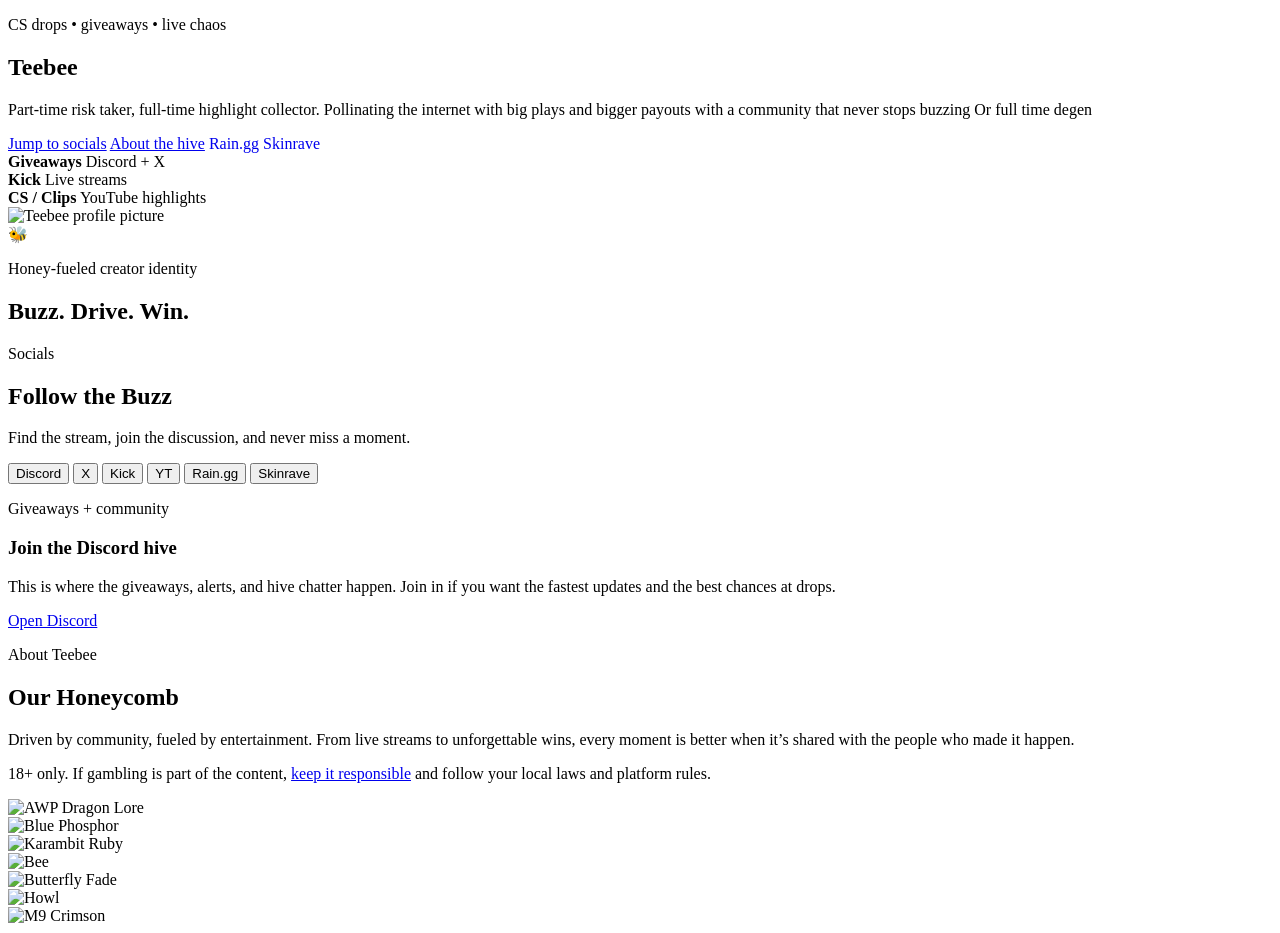
==== index.html @ eca53509 "Html switched" ====
<!doctype html>
<html lang="en">
<head>
    <meta charset="utf-8" />
    <meta name="viewport" content="width=device-width, initial-scale=1" />
    <meta name="description" content="Teebee.gg — a bee-themed gambling and CS creator hub with Discord, X, Kick, and YouTube links." />
    <title>Teebee.gg | Hive &amp; Hustle</title>
    <link rel="preconnect" href="https://fonts.googleapis.com" />
    <link rel="preconnect" href="https://fonts.gstatic.com" crossorigin />
    <link href="https://fonts.googleapis.com/css2?family=Inter:wght@400;500;600;700;800;900&display=swap" rel="stylesheet" />
    <link rel="icon" type="image/x-icon" href="/Teebee-site/assets/img/teebeepfp.png" />
    <link rel="stylesheet" href="/Teebee-site/assets/css/styles.css" />
</head>
<body>
<div class="ambient ambient-left" aria-hidden="true"></div>
<div class="ambient ambient-right" aria-hidden="true"></div>

<main class="page-shell">
    <section class="hero card">
        <div class="hero-copy">
            <p class="eyebrow">CS drops • giveaways • live chaos</p>
            <h1 class="animate-title">Teebee</h1>
            <p class="lead">Part-time risk taker, full-time highlight collector. Pollinating the internet with big plays and bigger payouts with a community that never stops buzzing
                Or full time degen</p>

            <div class="cta-row">
                <a class="button button-primary" href="#tabs">Jump to socials</a>
                <a class="button button-secondary" href="#about">About the hive</a>
                <a class="button button-secondary" href="/Teebee-site/rain.html" style="text-decoration:none;">Rain.gg</a>
                <a class="button button-secondary" href="/Teebee-site/skinrave.html" style="text-decoration:none;">Skinrave</a>
            </div>

            <div class="stats" aria-label="Creator highlights">
                <div>
                    <strong>Giveaways</strong>
                    <span>Discord + X</span>
                </div>
                <div>
                    <strong>Kick</strong>
                    <span>Live streams</span>
                </div>
                <div>
                    <strong>CS / Clips</strong>
                    <span>YouTube highlights</span>
                </div>
            </div>
        </div>

        <div class="hero-art" aria-hidden="true">
            <div class="profile-wrap">
                <img class="profile-photo" src="/Teebee-site/assets/img/teebeepfp.png" alt="Teebee profile picture" />
                <div class="profile-glow"></div>
            </div>
            <div class="bee-fly">🐝</div>
            <div class="hive-ring hive-ring-one"></div>
            <div class="hive-ring hive-ring-two"></div>
            <div class="hive-card">
                <p>Honey-fueled creator identity</p>
                <h2>Buzz. Drive. Win.</h2>
            </div>
        </div>
    </section>

    <section class="card tabs-section" id="tabs">
        <div class="section-heading">
            <p class="eyebrow">Socials</p>
            <h2 class="animate-title">Follow the Buzz</h2>
            <p>Find the stream, join the discussion, and never miss a moment.</p>
        </div>

        <div class="tab-bar">
            <button class="tab-button is-active" id="tab-discord" data-tab="discord">Discord</button>
            <button class="tab-button" id="tab-x" data-tab="x">X</button>
            <button class="tab-button" id="tab-kick" data-tab="kick">Kick</button>
            <button class="tab-button" id="tab-yt" data-tab="yt">YT</button>
            <button class="tab-button" id="tab-rain" data-tab="rain">Rain.gg</button>
            <button class="tab-button" id="tab-skinrave" data-tab="skinrave">Skinrave</button>
        </div>

        <div class="tab-panels">
            <article class="tab-panel is-active" id="panel-discord" data-panel="discord">
                <div>
                    <p class="panel-label">Giveaways + community</p>
                    <h3>Join the Discord hive</h3>
                    <p>This is where the giveaways, alerts, and hive chatter happen. Join in if you want the fastest updates and the best chances at drops.</p>
                </div>
                <a class="button button-primary" href="https://discord.gg/W8Cs9tMPvQ" target="_blank" rel="noreferrer">Open Discord</a>
            </article>

            <article class="tab-panel" id="panel-x" data-panel="x" hidden>
                <div>
                    <p class="panel-label">Giveaway alerts</p>
                    <h3>Follow Teebee on X</h3>
                    <p>Fast announcements, giveaway posts, and quick updates when the hive goes live or drops something new.</p>
                </div>
                <a class="button button-primary" href="https://x.com/TEEBEEGAMBLES" target="_blank" rel="noreferrer">Open X</a>
            </article>

            <article class="tab-panel" id="panel-kick" data-panel="kick" hidden>
                <div>
                    <p class="panel-label">Live streaming</p>
                    <h3>Watch Teebee on Kick</h3>
                    <p>This is the main live channel for streams, reactions, and the gambling/cs energy that powers the brand.</p>
                </div>
                <a class="button button-primary" href="https://kick.com/teebee3016" target="_blank" rel="noreferrer">Open Kick</a>
            </article>

            <article class="tab-panel" id="panel-yt" data-panel="yt" hidden>
                <div>
                    <p class="panel-label">Clips & highlights</p>
                    <h3>Subscribe on YouTube</h3>
                    <p>The less-important channel, but still where you’ll find clips, highlights, and the best moments after streams.</p>
                </div>
                <a class="button button-primary" href="https://youtube.com/@teebee3016?si=WUtfHs0g0NQUOxxx" target="_blank" rel="noreferrer">Open YouTube</a>
            </article>

            <article class="tab-panel" id="panel-rain" data-panel="rain" hidden>
                <div>
                    <p class="panel-label">CS lootbox</p>
                    <h3>Rain.gg</h3>
                    <p>Visit the dedicated Rain.gg info page to learn how the platform works, find safety tips, view the leaderboard, and see how Teebee uses it during streams.</p>
                </div>
                <a class="button button-primary" href="/Teebee-site/rain.html" target="_self" rel="noreferrer">Open Rain.gg page</a>
            </article>

            <article class="tab-panel" id="panel-skinrave" data-panel="skinrave" hidden>
                <div>
                    <p class="panel-label">Free daily rewards</p>
                    <h3>Skinrave</h3>
                    <p>Check the Skinrave applicant feed, view the current banner, and jump into the dedicated rewards page.</p>
                </div>
                <a class="button button-primary" href="/Teebee-site/skinrave.html" target="_self" rel="noreferrer">Open Skinrave page</a>
            </article>
        </div>
    </section>

    <section class="card about-section" id="about">
        <div>
            <p class="eyebrow">About Teebee</p>
            <h2 class="animate-title">Our Honeycomb</h2>
        </div>
        <p>Driven by community, fueled by entertainment. From live streams to unforgettable wins, every moment is better when it’s shared with the people who made it happen.</p>
        <p class="disclaimer">18+ only. If gambling is part of the content, <a href="https://www.gambleaware.org/" target="_blank" rel="noreferrer">keep it responsible</a> and follow your local laws and platform rules.</p>
    </section>

    <div class="skin-gallery">
        <div class="skin-item"><img src="/Teebee-site/assets/img/awpdlore.png" alt="AWP Dragon Lore" loading="lazy" /></div>
        <div class="skin-item"><img src="/Teebee-site/assets/img/bluephosphor.png" alt="Blue Phosphor" loading="lazy" /></div>
        <div class="skin-item"><img src="/Teebee-site/assets/img/karambitruby.png" alt="Karambit Ruby" loading="lazy" /></div>
        <div class="skin-item"><img src="/Teebee-site/assets/img/uspprint.png" alt="Bee" loading="lazy" /></div>
        <div class="skin-item"><img src="/Teebee-site/assets/img/butterflyfade.png" alt="Butterfly Fade" loading="lazy" /></div>
        <div class="skin-item"><img src="/Teebee-site/assets/img/howl.png" alt="Howl" loading="lazy" /></div>
        <div class="skin-item"><img src="/Teebee-site/assets/img/m9crimson.png" alt="M9 Crimson" loading="lazy" /></div>
    </div>
</main>
<script src="/Teebee-site/assets/js/script.js"></script>
</body>
</html>
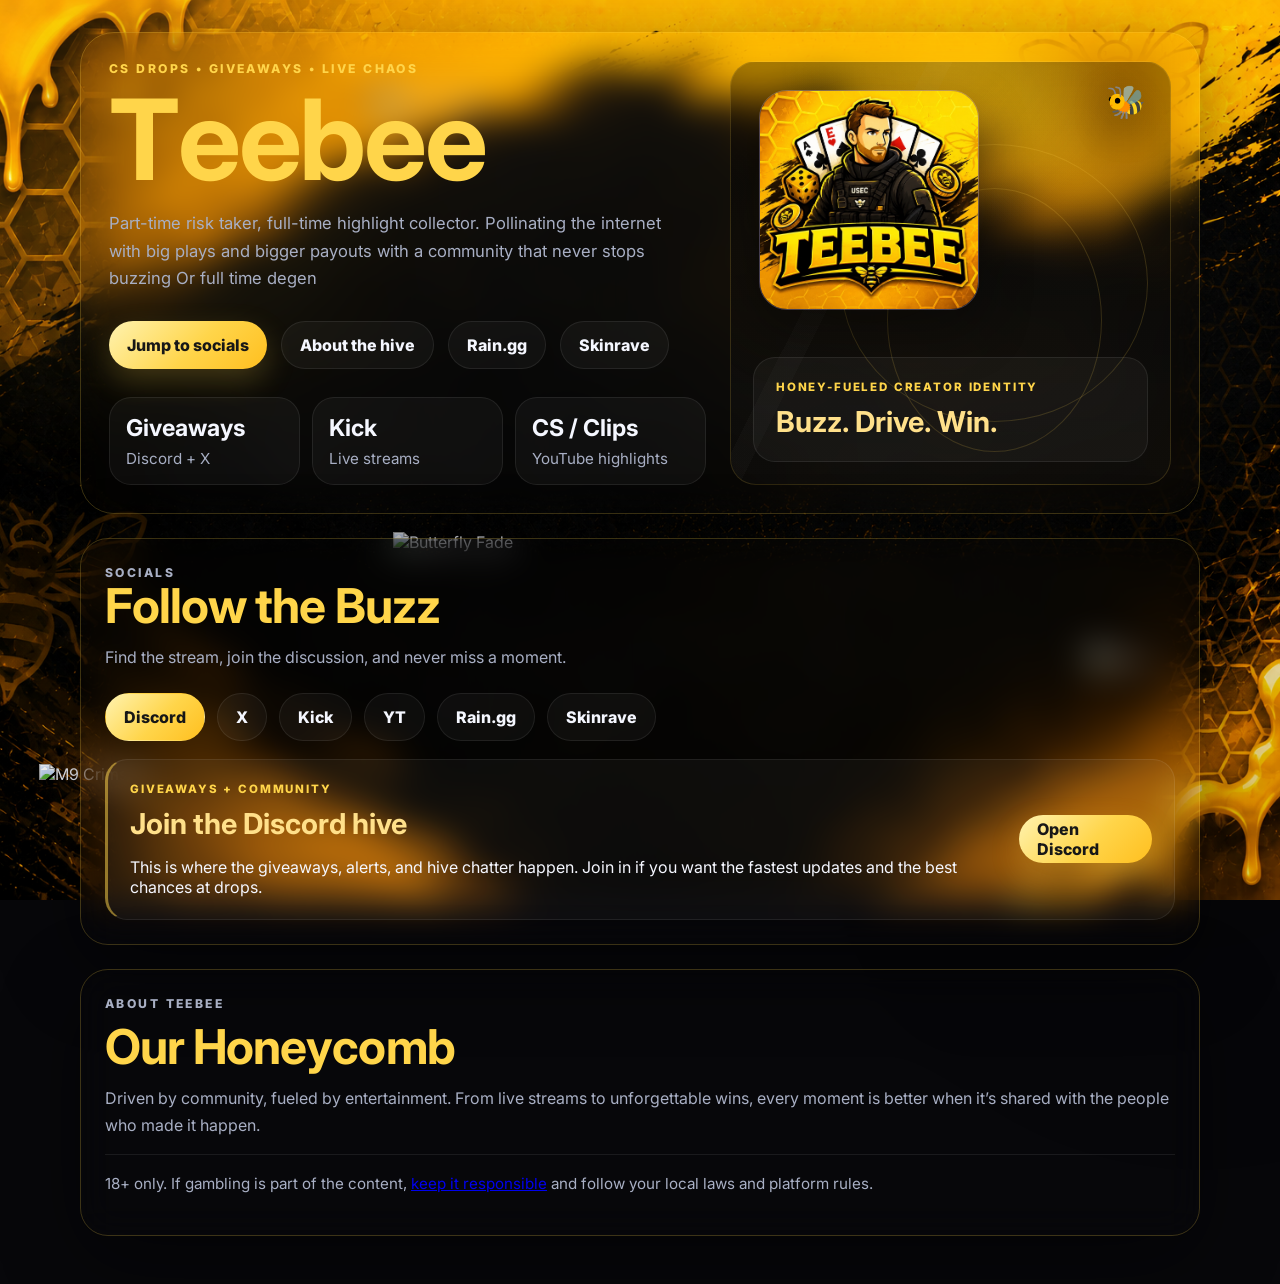
==== commit 208d12d0: "hosting ready" ====
--- a/index.html
+++ b/index.html
@@ -8,8 +8,8 @@
     <link rel="preconnect" href="https://fonts.googleapis.com" />
     <link rel="preconnect" href="https://fonts.gstatic.com" crossorigin />
     <link href="https://fonts.googleapis.com/css2?family=Inter:wght@400;500;600;700;800;900&display=swap" rel="stylesheet" />
-    <link rel="icon" type="image/x-icon" href="/Teebee-site/assets/img/teebeepfp.png" />
-    <link rel="stylesheet" href="/Teebee-site/assets/css/styles.css" />
+    <link rel="icon" type="image/x-icon" href="/img/teebeepfp.png" />
+    <link rel="stylesheet" href="/css/styles.css" />
 </head>
 <body>
 <div class="ambient ambient-left" aria-hidden="true"></div>
@@ -26,8 +26,8 @@
             <div class="cta-row">
                 <a class="button button-primary" href="#tabs">Jump to socials</a>
                 <a class="button button-secondary" href="#about">About the hive</a>
-                <a class="button button-secondary" href="/Teebee-site/rain.html" style="text-decoration:none;">Rain.gg</a>
-                <a class="button button-secondary" href="/Teebee-site/skinrave.html" style="text-decoration:none;">Skinrave</a>
+                <a class="button button-secondary" href="/rain.html" style="text-decoration:none;">Rain.gg</a>
+                <a class="button button-secondary" href="/skinrave.html" style="text-decoration:none;">Skinrave</a>
             </div>
 
             <div class="stats" aria-label="Creator highlights">
@@ -48,7 +48,7 @@
 
         <div class="hero-art" aria-hidden="true">
             <div class="profile-wrap">
-                <img class="profile-photo" src="/Teebee-site/assets/img/teebeepfp.png" alt="Teebee profile picture" />
+                <img class="profile-photo" src="/img/teebeepfp.png" alt="Teebee profile picture" />
                 <div class="profile-glow"></div>
             </div>
             <div class="bee-fly">🐝</div>
@@ -144,15 +144,15 @@
     </section>
 
     <div class="skin-gallery">
-        <div class="skin-item"><img src="/Teebee-site/assets/img/awpdlore.png" alt="AWP Dragon Lore" loading="lazy" /></div>
-        <div class="skin-item"><img src="/Teebee-site/assets/img/bluephosphor.png" alt="Blue Phosphor" loading="lazy" /></div>
-        <div class="skin-item"><img src="/Teebee-site/assets/img/karambitruby.png" alt="Karambit Ruby" loading="lazy" /></div>
-        <div class="skin-item"><img src="/Teebee-site/assets/img/uspprint.png" alt="Bee" loading="lazy" /></div>
-        <div class="skin-item"><img src="/Teebee-site/assets/img/butterflyfade.png" alt="Butterfly Fade" loading="lazy" /></div>
-        <div class="skin-item"><img src="/Teebee-site/assets/img/howl.png" alt="Howl" loading="lazy" /></div>
-        <div class="skin-item"><img src="/Teebee-site/assets/img/m9crimson.png" alt="M9 Crimson" loading="lazy" /></div>
+        <div class="skin-item"><img src="/Teebee-site/img/awpdlore.png" alt="AWP Dragon Lore" loading="lazy" /></div>
+        <div class="skin-item"><img src="/Teebee-site/img/bluephosphor.png" alt="Blue Phosphor" loading="lazy" /></div>
+        <div class="skin-item"><img src="/Teebee-site/img/karambitruby.png" alt="Karambit Ruby" loading="lazy" /></div>
+        <div class="skin-item"><img src="/Teebee-site/img/uspprint.png" alt="Bee" loading="lazy" /></div>
+        <div class="skin-item"><img src="/Teebee-site/img/butterflyfade.png" alt="Butterfly Fade" loading="lazy" /></div>
+        <div class="skin-item"><img src="/Teebee-site/img/howl.png" alt="Howl" loading="lazy" /></div>
+        <div class="skin-item"><img src="/Teebee-site/img/m9crimson.png" alt="M9 Crimson" loading="lazy" /></div>
     </div>
 </main>
-<script src="/Teebee-site/assets/js/script.js"></script>
+<script src="/js/script.js"></script>
 </body>
 </html>
--- a/css/styles.css
+++ b/css/styles.css
@@ -0,0 +1,849 @@
+* {
+  box-sizing: border-box;
+}
+
+:root {
+  --bg: #07070a;
+  --bg-soft: #101117;
+  --card: rgba(14, 15, 21, 0.9);
+  --card-border: rgba(255, 213, 74, 0.22);
+  --text: #f5f7ff;
+  --muted: #a8afc4;
+  --gold: #ffd54a;
+  --gold-strong: #ffbf1f;
+  --green: #6dff8d;
+  --honey: #ffe08a;
+  --shadow: 0 24px 80px rgba(0, 0, 0, 0.45);
+  --radius: 28px;
+}
+
+html {
+  scroll-behavior: smooth;
+}
+
+body {
+  margin: 0;
+  min-height: 100vh;
+  font-family: "Inter", system-ui, sans-serif;
+  background-color: #07070a;
+
+  /* Use the exact relative path out of the css folder into the img folder */
+  background-image: url("../img/background-site.png");
+  background-attachment: fixed;
+  background-size: cover;
+  background-position: center center;
+  background-repeat: no-repeat;
+
+  color: var(--text);
+}
+
+/* REMOVE OR EMPTY THE PSEUDO-ELEMENT GRID OVERLAY */
+body::before {
+  display: none;
+}
+
+.ambient {
+  position: fixed;
+  width: 34rem;
+  height: 34rem;
+  border-radius: 50%;
+  filter: blur(70px);
+  opacity: 0.24;
+  pointer-events: none;
+}
+
+.ambient-left {
+  top: -10rem;
+  left: -12rem;
+  background: rgba(255, 213, 74, 0.28);
+}
+
+.ambient-right {
+  bottom: -10rem;
+  right: -12rem;
+  background: rgba(0, 0, 0, 0.45);
+}
+
+.page-shell {
+  width: min(1120px, calc(100% - 32px));
+  margin: 0 auto;
+  padding: 32px 0 48px;
+  position: relative;
+  z-index: 1;
+}
+
+.card {
+
+  border: 1px solid var(--card-border);
+  box-shadow: var(--shadow);
+  backdrop-filter: blur(18px);
+}
+
+.hero {
+  display: grid;
+  grid-template-columns: 1.15fr 0.85fr;
+  gap: 24px;
+  padding: 28px;
+  border-radius: calc(var(--radius) + 6px);
+  position: relative;
+  z-index: 100;
+}
+
+.eyebrow {
+  margin: 0 0 10px;
+  color: var(--gold);
+  text-transform: uppercase;
+  letter-spacing: 0.2em;
+  font-size: 0.76rem;
+  font-weight: 800;
+}
+
+.hero h1,
+.section-heading h2,
+.about-section h2 {
+  margin: 0;
+  line-height: 0.95;
+  letter-spacing: -0.05em;
+  color: #ffd54a;;
+}
+
+.hero h1 {
+  font-size: clamp(3.6rem, 11vw, 7rem);
+}
+
+.lead,
+.section-heading p,
+.about-section p {
+  color: var(--muted);
+  line-height: 1.65;
+}
+
+.lead {
+  max-width: 58ch;
+  font-size: 1.04rem;
+  margin: 18px 0 0;
+}
+
+.cta-row {
+  display: flex;
+  flex-wrap: wrap;
+  gap: 14px;
+  margin-top: 28px;
+}
+
+.button {
+  display: inline-flex;
+  align-items: center;
+  justify-content: center;
+  min-height: 48px;
+  padding: 0 18px;
+  border-radius: 999px;
+  text-decoration: none;
+  font-weight: 800;
+  transition: transform 180ms ease, box-shadow 180ms ease, background 180ms ease;
+}
+
+.button:hover,
+.button:focus-visible {
+  transform: translateY(-2px);
+}
+
+.button-primary {
+  color: #171717;
+  background: linear-gradient(135deg, #fff3b0 0%, #ffd54a 55%, #ffbf1f 100%);
+  box-shadow: 0 12px 30px rgba(255, 213, 74, 0.22);
+}
+
+.button-secondary {
+  color: var(--text);
+  background: rgba(255, 255, 255, 0.04);
+  border: 1px solid rgba(255, 255, 255, 0.08);
+}
+
+.stats {
+  display: grid;
+  grid-template-columns: repeat(3, minmax(0, 1fr));
+  gap: 12px;
+  margin-top: 28px;
+}
+
+.stats > div,
+.hive-card,
+.tab-panel {
+  border-radius: 22px;
+  background: rgba(255, 255, 255, 0.04);
+  border: 1px solid rgba(255, 255, 255, 0.08);
+}
+
+.stats > div {
+  padding: 16px;
+}
+
+.stats strong {
+  display: block;
+  font-size: 1.45rem;
+  margin-bottom: 6px;
+}
+
+.stats span {
+  color: var(--muted);
+  font-size: 0.95rem;
+}
+
+.hero-art {
+  position: relative;
+  min-height: 420px;
+  border-radius: 26px;
+  overflow: hidden;
+  background:
+    radial-gradient(circle at top, rgba(255, 213, 74, 0.16), transparent 36%),
+    radial-gradient(circle at 78% 20%, rgba(255, 213, 74, 0.08), transparent 22%),
+    linear-gradient(180deg, rgba(0, 0, 0, 0.32), rgba(255, 255, 255, 0.02));
+  border: 1px solid rgba(255, 213, 74, 0.16);
+}
+
+.hero-art::before,
+.hero-art::after {
+  content: "";
+  position: absolute;
+  inset: 0;
+  background-image: linear-gradient(120deg, transparent 0 34%, rgba(255, 255, 255, 0.05) 34% 37%, transparent 37% 100%);
+  opacity: 0.2;
+  transform: skewY(-14deg) scale(1.35);
+}
+
+.profile-wrap {
+  position: absolute;
+  top: 28px;
+  left: 28px;
+  width: 220px;
+  height: 220px;
+  z-index: 2;
+}
+
+.profile-photo {
+  width: 100%;
+  height: 100%;
+  border-radius: 28px;
+  object-fit: cover;
+  border: 1px solid rgba(196, 181, 253, 0.28);
+  box-shadow: 0 22px 50px rgba(0, 0, 0, 0.38);
+}
+
+.profile-glow {
+  position: absolute;
+  inset: -14px;
+  border-radius: 34px;
+  background: radial-gradient(circle, rgba(255, 213, 74, 0.16), transparent 68%);
+  filter: blur(8px);
+  z-index: -1;
+}
+
+.bee-fly {
+  position: absolute;
+  top: 20px;
+  right: 24px;
+  font-size: 2rem;
+  filter: drop-shadow(0 10px 18px rgba(0, 0, 0, 0.35));
+  animation: bee-float 3.2s ease-in-out infinite;
+  z-index: 3;
+}
+
+.hive-ring {
+  position: absolute;
+  border-radius: 50%;
+  border: 1px solid rgba(255, 213, 74, 0.16);
+}
+
+.hive-ring-one {
+  inset: 82px 22px 62px 110px;
+}
+
+.hive-ring-two {
+  inset: 126px 68px 32px 156px;
+}
+
+.hive-card {
+  position: absolute;
+  left: 22px;
+  right: 22px;
+  bottom: 22px;
+  padding: 22px;
+}
+
+.hive-card p,
+.panel-label {
+  margin: 0 0 10px;
+  text-transform: uppercase;
+  letter-spacing: 0.16em;
+  color: var(--gold);
+  font-size: 0.72rem;
+  font-weight: 800;
+}
+
+.hive-card h2,
+.tab-panel h3 {
+  margin: 0;
+  font-size: 1.8rem;
+  color: var(--honey);
+}
+
+.tabs-section,
+.about-section {
+  margin-top: 24px;
+  border-radius: var(--radius);
+  padding: 24px;
+  position: relative;
+  z-index: 100;
+}
+
+.section-heading {
+  max-width: 60ch;
+}
+
+.section-heading h2,
+.about-section h2 {
+  font-size: clamp(2rem, 4vw, 3rem);
+}
+
+.section-heading p {
+  margin-bottom: 0;
+}
+
+.tab-bar {
+  display: flex;
+  gap: 12px;
+  flex-wrap: wrap;
+  margin-top: 22px;
+}
+
+.tab-button {
+  appearance: none;
+  border: 1px solid rgba(255, 255, 255, 0.08);
+  background: rgba(255, 255, 255, 0.04);
+  color: var(--text);
+  border-radius: 999px;
+  min-height: 48px;
+  padding: 0 18px;
+  font: inherit;
+  font-weight: 800;
+  cursor: pointer;
+  transition: transform 180ms ease, background 180ms ease, color 180ms ease, border-color 180ms ease;
+}
+
+.tab-button:hover,
+.tab-button:focus-visible {
+  transform: translateY(-2px);
+  border-color: rgba(255, 213, 74, 0.55);
+}
+
+.tab-button.is-active {
+  color: #161616;
+  background: linear-gradient(135deg, #fff3b0 0%, #ffd54a 55%, #ffbf1f 100%);
+  border-color: transparent;
+}
+
+.tab-panels {
+  margin-top: 18px;
+}
+
+.tab-panel {
+  display: flex;
+  align-items: center;
+  justify-content: space-between;
+  gap: 18px;
+  padding: 22px;
+  border-left: 3px solid rgba(255, 213, 74, 0.5);
+}
+
+.tab-panel[hidden] {
+  display: none;
+}
+
+.tab-panel p:last-child {
+  margin-bottom: 0;
+}
+
+.disclaimer {
+  margin-top: 10px;
+  padding-top: 16px;
+  border-top: 1px solid rgba(255, 255, 255, 0.08);
+  font-size: 0.95rem;
+}
+
+@keyframes bee-float {
+  0%,
+  100% {
+    transform: translate(0, 0) rotate(-6deg);
+  }
+  50% {
+    transform: translate(-10px, 10px) rotate(8deg);
+  }
+}
+
+@media (max-width: 860px) {
+  .hero {
+    grid-template-columns: 1fr;
+  }
+
+  .hero-art {
+    min-height: 340px;
+  }
+
+  .profile-wrap {
+    top: 18px;
+    left: 18px;
+    width: 176px;
+    height: 176px;
+  }
+
+  .tab-panel {
+    flex-direction: column;
+    align-items: flex-start;
+  }
+}
+
+@media (max-width: 640px) {
+  .page-shell {
+    width: min(100% - 20px, 1120px);
+    padding-top: 20px;
+  }
+
+  .hero,
+  .tabs-section,
+  .about-section {
+    padding: 18px;
+    border-radius: 22px;
+  }
+
+  .stats {
+    grid-template-columns: 1fr;
+  }
+
+  .tab-bar {
+    gap: 10px;
+  }
+
+  .tab-button {
+    flex: 1 1 calc(50% - 10px);
+  }
+
+  .hive-card {
+    left: 16px;
+    right: 16px;
+    bottom: 16px;
+  }
+
+  .bee-fly {
+    top: 10px;
+    right: 16px;
+  }
+}
+
+.leaderboard-table {
+  width: 100%;
+  border-collapse: collapse;
+  margin-top: 18px;
+}
+
+.leaderboard-table thead th {
+  background: rgba(184, 148, 246, 0.12);
+  border: 1px solid rgba(184, 148, 246, 0.25);
+  padding: 14px 16px;
+  text-align: left;
+  font-weight: 700;
+  color: #d8b4fe;
+  text-transform: uppercase;
+  letter-spacing: 0.1em;
+  font-size: 0.8rem;
+}
+
+.leaderboard-table tbody tr {
+  border-bottom: 1px solid rgba(255, 255, 255, 0.08);
+  transition: background 180ms ease;
+}
+
+.leaderboard-table tbody tr:hover {
+  background: rgba(184, 148, 246, 0.08);
+}
+
+.leaderboard-table tbody td {
+  padding: 16px;
+  color: var(--text);
+}
+
+.rank-badge {
+  display: inline-flex;
+  align-items: center;
+  justify-content: center;
+  width: 36px;
+  height: 36px;
+  border-radius: 50%;
+  background: linear-gradient(135deg, #d8b4fe 0%, #c4b5fd 100%);
+  color: #171717;
+  font-weight: 800;
+  font-size: 1rem;
+}
+
+.rank-1 {
+  background: linear-gradient(135deg, #ffd700 0%, #ffed4e 100%);
+}
+
+.rank-2 {
+  background: linear-gradient(135deg, #c0c0c0 0%, #e8e8e8 100%);
+}
+
+.rank-3 {
+  background: linear-gradient(135deg, #cd7f32 0%, #e6a45a 100%);
+}
+
+.stat-value {
+  font-weight: 700;
+  color: #d8b4fe;
+  font-size: 1.05rem;
+}
+
+.currency-icon {
+  width: 22px;
+  height: 22px;
+  vertical-align: -5px;
+  margin-right: 8px;
+}
+
+
+.player-avatar {
+  display: inline-flex;
+  align-items: center;
+  justify-content: center;
+  width: 38px;
+  height: 38px;
+  border-radius: 50%;
+  overflow: hidden;
+  border: 1px solid rgba(184, 148, 246, 0.25);
+  margin-right: 8px;
+}
+
+.player-avatar img {
+  width: 100%;
+  height: 100%;
+  object-fit: cover;
+}
+
+.player-info {
+  display: flex;
+  align-items: center;
+}
+
+.error-box {
+  background: rgba(239, 68, 68, 0.12);
+  border: 1px solid rgba(239, 68, 68, 0.35);
+  color: #fca5a5;
+  padding: 16px;
+  border-radius: 12px;
+  margin-top: 18px;
+}
+
+.empty-box {
+  background: rgba(184, 148, 246, 0.08);
+  border: 1px solid rgba(184, 148, 246, 0.2);
+  color: var(--muted);
+  padding: 24px;
+  border-radius: 12px;
+  text-align: center;
+  margin-top: 18px;
+}
+
+.skin-gallery {
+  position: fixed;
+  pointer-events: none;
+  inset: 0;
+  z-index: 0;
+}
+
+.skin-item {
+  width: 120px;
+  height: 120px;
+  display: flex;
+  align-items: center;
+  justify-content: center;
+  cursor: pointer;
+  pointer-events: all;
+}
+
+.skin-item:hover {
+  /* No hover effects on container */
+}
+
+.skin-item img {
+  width: 100%;
+  height: 100%;
+  object-fit: contain;
+  filter: drop-shadow(0 4px 8px rgba(0, 0, 0, 0.5));
+  transition: transform 300ms ease, filter 300ms ease;
+}
+
+.skin-item:hover img {
+  transform: scale(1.1);
+  filter: drop-shadow(0 0 20px rgba(255, 213, 74, 0.75));
+}
+
+@media (max-width: 1200px) {
+  .skin-item {
+    width: 100px;
+    height: 100px;
+  }
+}
+
+
+
+@media (max-width: 640px) {
+
+  .skin-item {
+    width: 80px;
+    height: 80px;
+  }
+}
+
+/* Title animation */
+@keyframes letterFade {
+  0% {
+    opacity: 0;
+    transform: translateY(8px);
+  }
+  100% {
+    opacity: 1;
+    transform: translateY(0);
+  }
+}
+
+.animate-title {
+  display: inline-block;
+  white-space: pre-wrap;
+}
+
+.animate-title span {
+  display: inline-block;
+  margin-right: 0.03em;
+  /* ensure a clear start state for the animation */
+  opacity: 0;
+  transform: translateY(8px);
+  will-change: opacity, transform;
+}
+
+/* Countdown styling - baked into the site */
+.leaderboard-countdown {
+  display: inline-flex;
+  align-items: center;
+  gap: 10px;
+  margin-top: 8px;
+  padding: 8px 12px;
+  border-radius: 999px;
+  background: linear-gradient(180deg, rgba(255,255,255,0.02), rgba(255,255,255,0.01));
+  border: 1px solid rgba(255, 213, 74, 0.12);
+  box-shadow: 0 8px 24px rgba(0,0,0,0.36);
+  color: var(--muted);
+  font-weight: 700;
+  font-size: 0.95rem;
+  align-self: flex-start;
+}
+
+.leaderboard-countdown .countdown-label {
+  text-transform: uppercase;
+  letter-spacing: 0.12em;
+  font-size: 0.7rem;
+  color: var(--gold);
+  font-weight: 800;
+}
+
+.leaderboard-countdown .countdown-time {
+  background: rgba(255,255,255,0.03);
+  padding: 8px 14px;
+  border-radius: 10px;
+  color: #ffd54a;
+  font-family: ui-monospace, SFMono-Regular, Menlo, Monaco, 'Courier New', monospace;
+  font-weight: 900;
+  min-width: 140px;
+  text-align: center;
+  font-size: 1.1rem;
+  display: inline-block;
+  transform-origin: center center;
+}
+
+/* tick animation when the time changes */
+@keyframes countdownTick {
+  0% {
+    transform: scale(1);
+    opacity: 0.6;
+  }
+  45% {
+    transform: scale(1.12);
+    opacity: 1;
+  }
+  100% {
+    transform: scale(1);
+    opacity: 1;
+  }
+}
+
+.leaderboard-countdown .countdown-time.tick {
+  animation: countdownTick 420ms cubic-bezier(.2,.9,.2,1) both;
+}
+
+@media (max-width: 640px) {
+  .leaderboard-countdown .countdown-time {
+    min-width: 110px;
+    font-size: 1rem;
+    padding: 6px 10px;
+  }
+}
+
+/* Segmented countdown style to match provided screenshot */
+.countdown-segments {
+  display: inline-flex;
+  align-items: center;
+  gap: 8px;
+}
+
+.countdown-segment {
+  display: flex;
+  flex-direction: column;
+  align-items: center;
+  padding: 6px 10px;
+  background: linear-gradient(180deg, rgba(255,213,74,0.06), rgba(255,213,74,0.02));
+  border-radius: 8px;
+  border: 1px solid rgba(255,213,74,0.12);
+  min-width: 64px;
+}
+
+.countdown-segment .value {
+  font-size: 1.6rem;
+  line-height: 1;
+  color: #fff6db;
+  font-weight: 900;
+  letter-spacing: 0.02em;
+  text-shadow: 0 6px 18px rgba(0,0,0,0.45);
+}
+
+.countdown-segment .unit {
+  margin-top: 4px;
+  font-size: 0.62rem;
+  color: var(--muted);
+  text-transform: uppercase;
+  letter-spacing: 0.12em;
+}
+
+.countdown-separator {
+  font-size: 1.6rem;
+  color: rgba(255,255,255,0.12);
+  padding: 0 4px;
+}
+
+.countdown-segment.tick .value {
+  animation: countdownTick 420ms cubic-bezier(.2,.9,.2,1) both;
+}
+
+@media (max-width: 640px) {
+  .countdown-segment { min-width: 50px; }
+  .countdown-segment .value { font-size: 1.2rem; }
+}
+
+.leaderboard-countdown.countdown-ended {
+  opacity: 0.75;
+}
+
+/* Leaderboard Page Styles */
+.leaderboard-banner-wrap {
+  text-align: center;
+}
+
+.leaderboard-banner {
+  max-width: 100%;
+  height: auto;
+  border-radius: 12px;
+}
+
+.skinrave-banner {
+  width: min(100%, 560px);
+  margin: 0 auto;
+  display: block;
+}
+
+.leaderboard-actions {
+  margin-top: 12px;
+  display: flex;
+  gap: 10px;
+  justify-content: center;
+  flex-wrap: wrap;
+}
+
+.leaderboard-cards-container {
+  display: grid;
+  gap: 14px;
+  margin-top: 16px;
+}
+
+.leaderboard-card {
+  padding: 18px;
+  background: rgba(255, 255, 255, 0.04);
+  border: 1px solid rgba(255, 213, 74, 0.16);
+  border-radius: 14px;
+  display: flex;
+  align-items: center;
+  justify-content: space-between;
+  transition: background 180ms ease;
+}
+
+.leaderboard-card:hover {
+  background: rgba(255, 213, 74, 0.06);
+}
+
+.leaderboard-card-left {
+  display: flex;
+  align-items: center;
+  gap: 14px;
+  flex: 1;
+}
+
+.leaderboard-card-player {
+  display: flex;
+  align-items: center;
+  gap: 12px;
+}
+
+.leaderboard-card-right {
+  display: flex;
+  gap: 24px;
+  align-items: center;
+}
+
+.leaderboard-stat-block {
+  text-align: right;
+}
+
+.leaderboard-stat-label {
+  margin: 0 0 4px;
+  font-size: 0.8rem;
+  color: var(--muted);
+  text-transform: uppercase;
+  letter-spacing: 0.1em;
+}
+
+.leaderboard-reward-badge {
+  display: inline-flex;
+  align-items: center;
+  gap: 6px;
+  padding: 6px 12px;
+  background: rgba(255, 213, 74, 0.12);
+  border-radius: 8px;
+}
+
+.leaderboard-card-avatar {
+  width: 44px;
+  height: 44px;
+}
+
+.leaderboard-card-rank {
+  width: 44px;
+  height: 44px;
+  font-size: 1.1rem;
+}
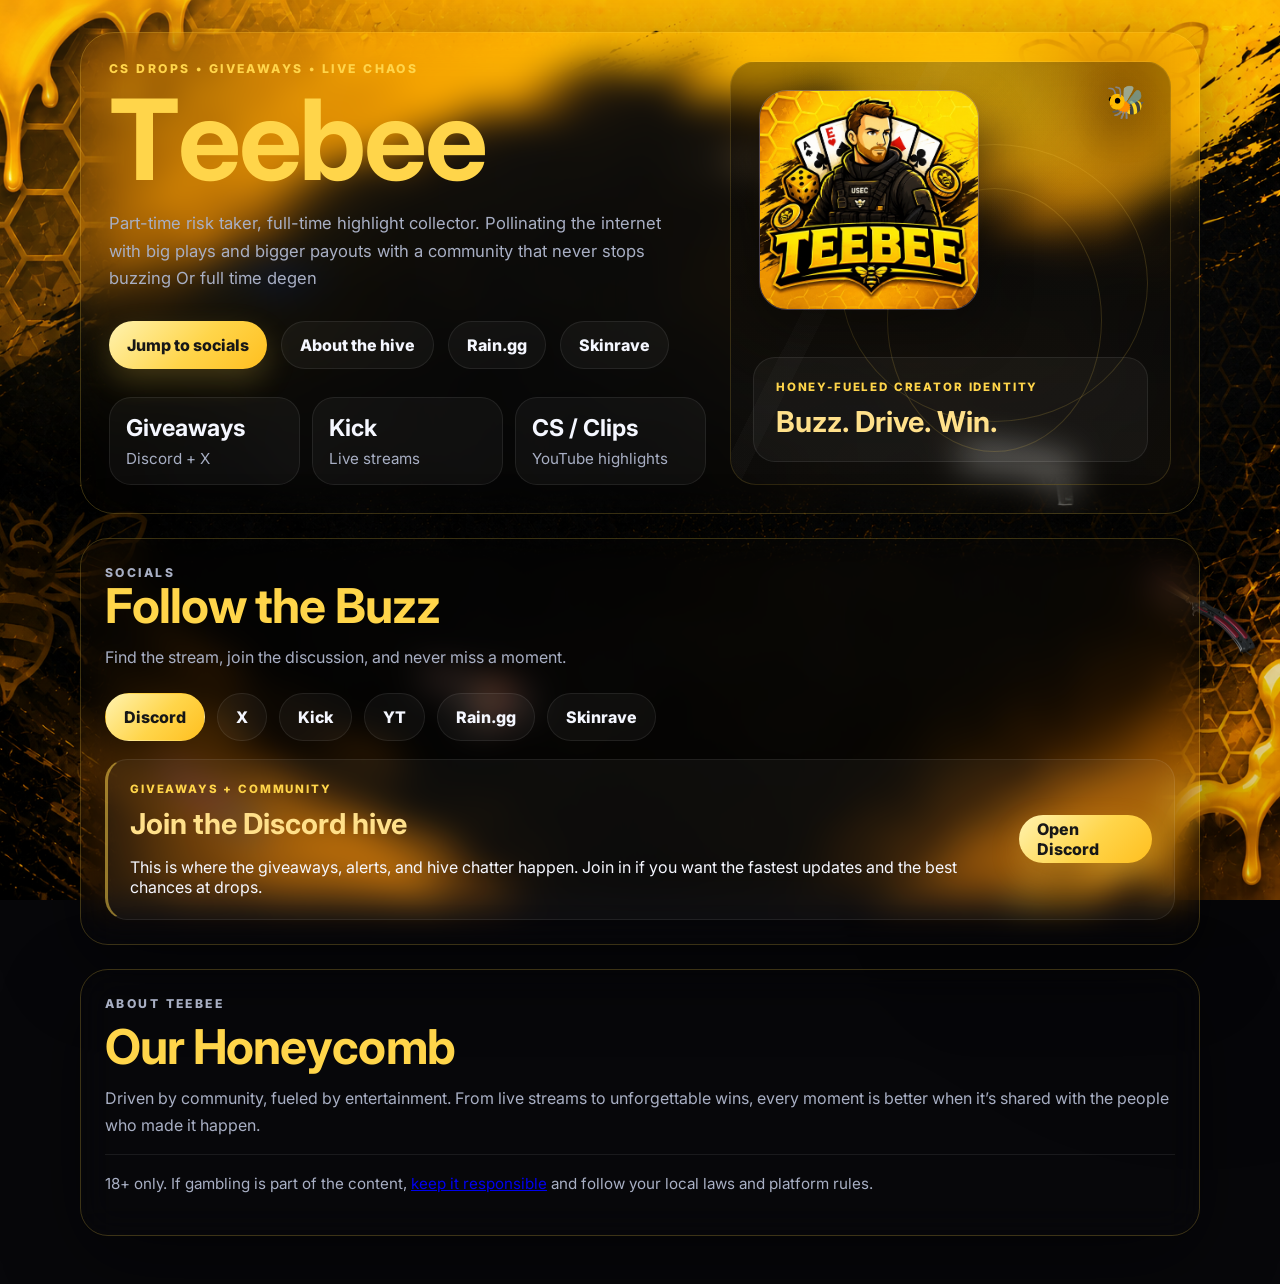
==== commit 2b987d45: "item floating fixed" ====
--- a/index.html
+++ b/index.html
@@ -144,13 +144,13 @@
     </section>
 
     <div class="skin-gallery">
-        <div class="skin-item"><img src="/Teebee-site/img/awpdlore.png" alt="AWP Dragon Lore" loading="lazy" /></div>
-        <div class="skin-item"><img src="/Teebee-site/img/bluephosphor.png" alt="Blue Phosphor" loading="lazy" /></div>
-        <div class="skin-item"><img src="/Teebee-site/img/karambitruby.png" alt="Karambit Ruby" loading="lazy" /></div>
-        <div class="skin-item"><img src="/Teebee-site/img/uspprint.png" alt="Bee" loading="lazy" /></div>
-        <div class="skin-item"><img src="/Teebee-site/img/butterflyfade.png" alt="Butterfly Fade" loading="lazy" /></div>
-        <div class="skin-item"><img src="/Teebee-site/img/howl.png" alt="Howl" loading="lazy" /></div>
-        <div class="skin-item"><img src="/Teebee-site/img/m9crimson.png" alt="M9 Crimson" loading="lazy" /></div>
+        <div class="skin-item"><img src="/img/awpdlore.png" alt="AWP Dragon Lore" loading="lazy" /></div>
+        <div class="skin-item"><img src="/img/bluephosphor.png" alt="Blue Phosphor" loading="lazy" /></div>
+        <div class="skin-item"><img src="/img/karambitruby.png" alt="Karambit Ruby" loading="lazy" /></div>
+        <div class="skin-item"><img src="/img/uspprint.png" alt="Bee" loading="lazy" /></div>
+        <div class="skin-item"><img src="/img/butterflyfade.png" alt="Butterfly Fade" loading="lazy" /></div>
+        <div class="skin-item"><img src="/img/howl.png" alt="Howl" loading="lazy" /></div>
+        <div class="skin-item"><img src="/img/m9crimson.png" alt="M9 Crimson" loading="lazy" /></div>
     </div>
 </main>
 <script src="/js/script.js"></script>
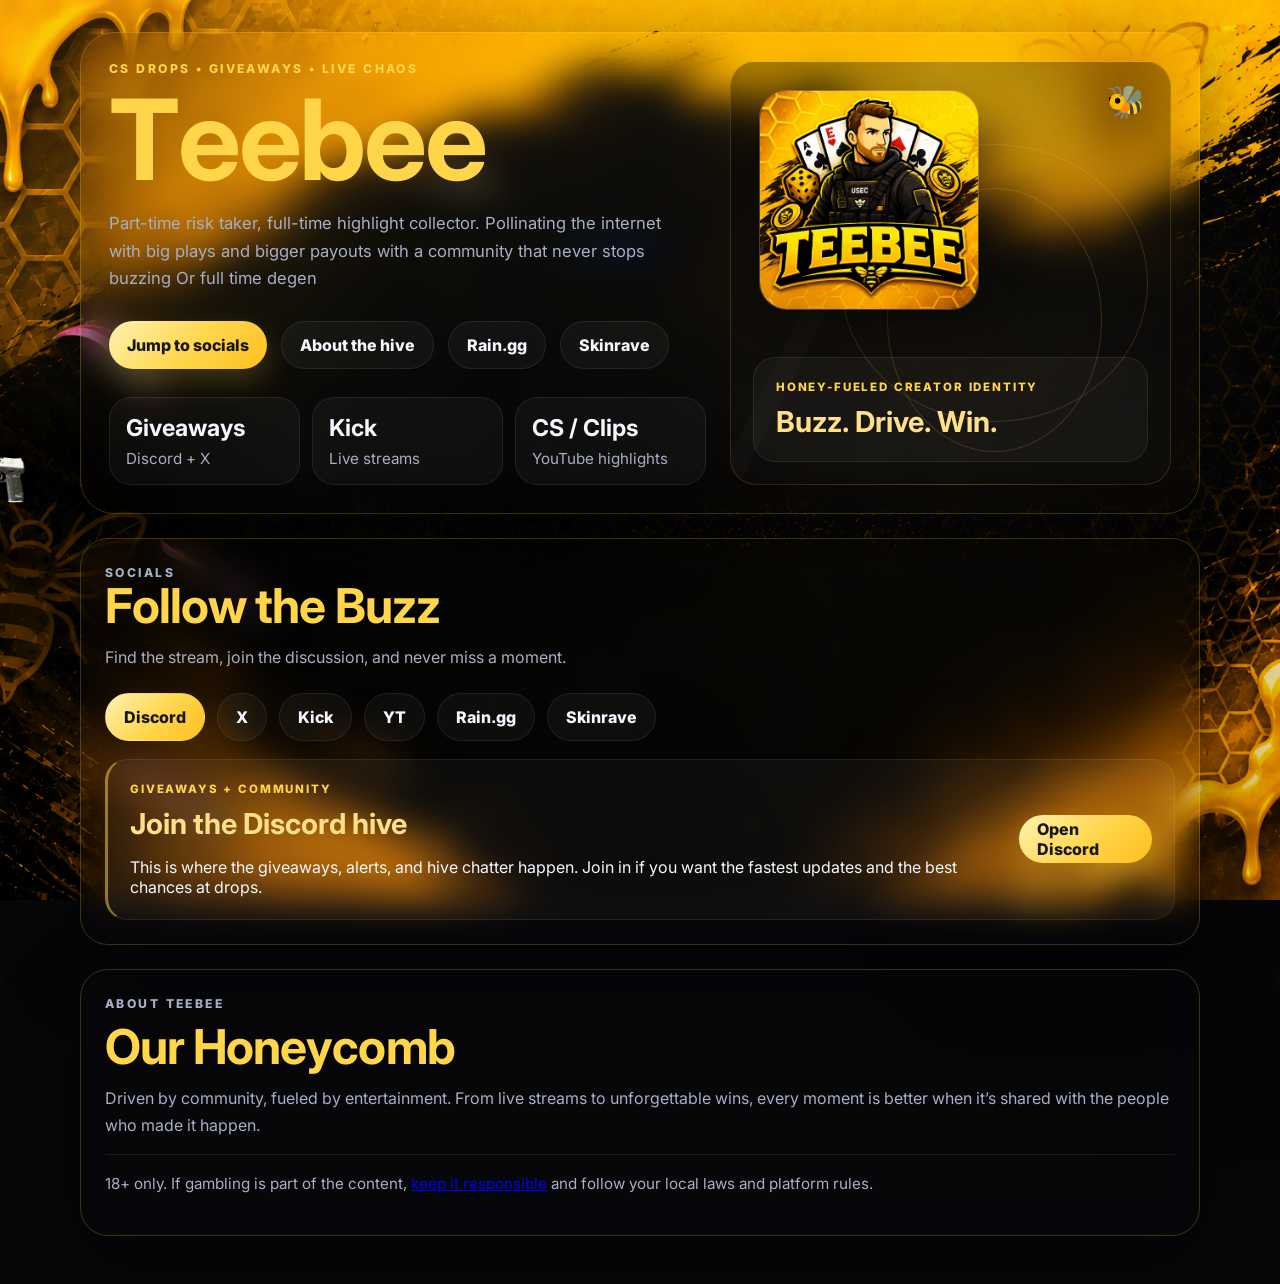
==== commit 2d0c94c2: "api fixing still going on" ====
--- a/index.html
+++ b/index.html
@@ -144,13 +144,13 @@
     </section>
 
     <div class="skin-gallery">
-        <div class="skin-item"><img src="/img/awpdlore.png" alt="AWP Dragon Lore" loading="lazy" /></div>
-        <div class="skin-item"><img src="/img/bluephosphor.png" alt="Blue Phosphor" loading="lazy" /></div>
-        <div class="skin-item"><img src="/img/karambitruby.png" alt="Karambit Ruby" loading="lazy" /></div>
-        <div class="skin-item"><img src="/img/uspprint.png" alt="Bee" loading="lazy" /></div>
-        <div class="skin-item"><img src="/img/butterflyfade.png" alt="Butterfly Fade" loading="lazy" /></div>
-        <div class="skin-item"><img src="/img/howl.png" alt="Howl" loading="lazy" /></div>
-        <div class="skin-item"><img src="/img/m9crimson.png" alt="M9 Crimson" loading="lazy" /></div>
+        <div class="skin-item"><img src="/img/skinitem/awpdlore.png" alt="AWP Dragon Lore" loading="lazy" /></div>
+        <div class="skin-item"><img src="/img/skinitem/bluephosphor.png" alt="Blue Phosphor" loading="lazy" /></div>
+        <div class="skin-item"><img src="/img/skinitem/karambitruby.png" alt="Karambit Ruby" loading="lazy" /></div>
+        <div class="skin-item"><img src="/img/skinitem/uspprint.png" alt="Bee" loading="lazy" /></div>
+        <div class="skin-item"><img src="/img/skinitem/butterflyfade.png" alt="Butterfly Fade" loading="lazy" /></div>
+        <div class="skin-item"><img src="/img/skinitem/howl.png" alt="Howl" loading="lazy" /></div>
+        <div class="skin-item"><img src="/img/skinitem/m9crimson.png" alt="M9 Crimson" loading="lazy" /></div>
     </div>
 </main>
 <script src="/js/script.js"></script>
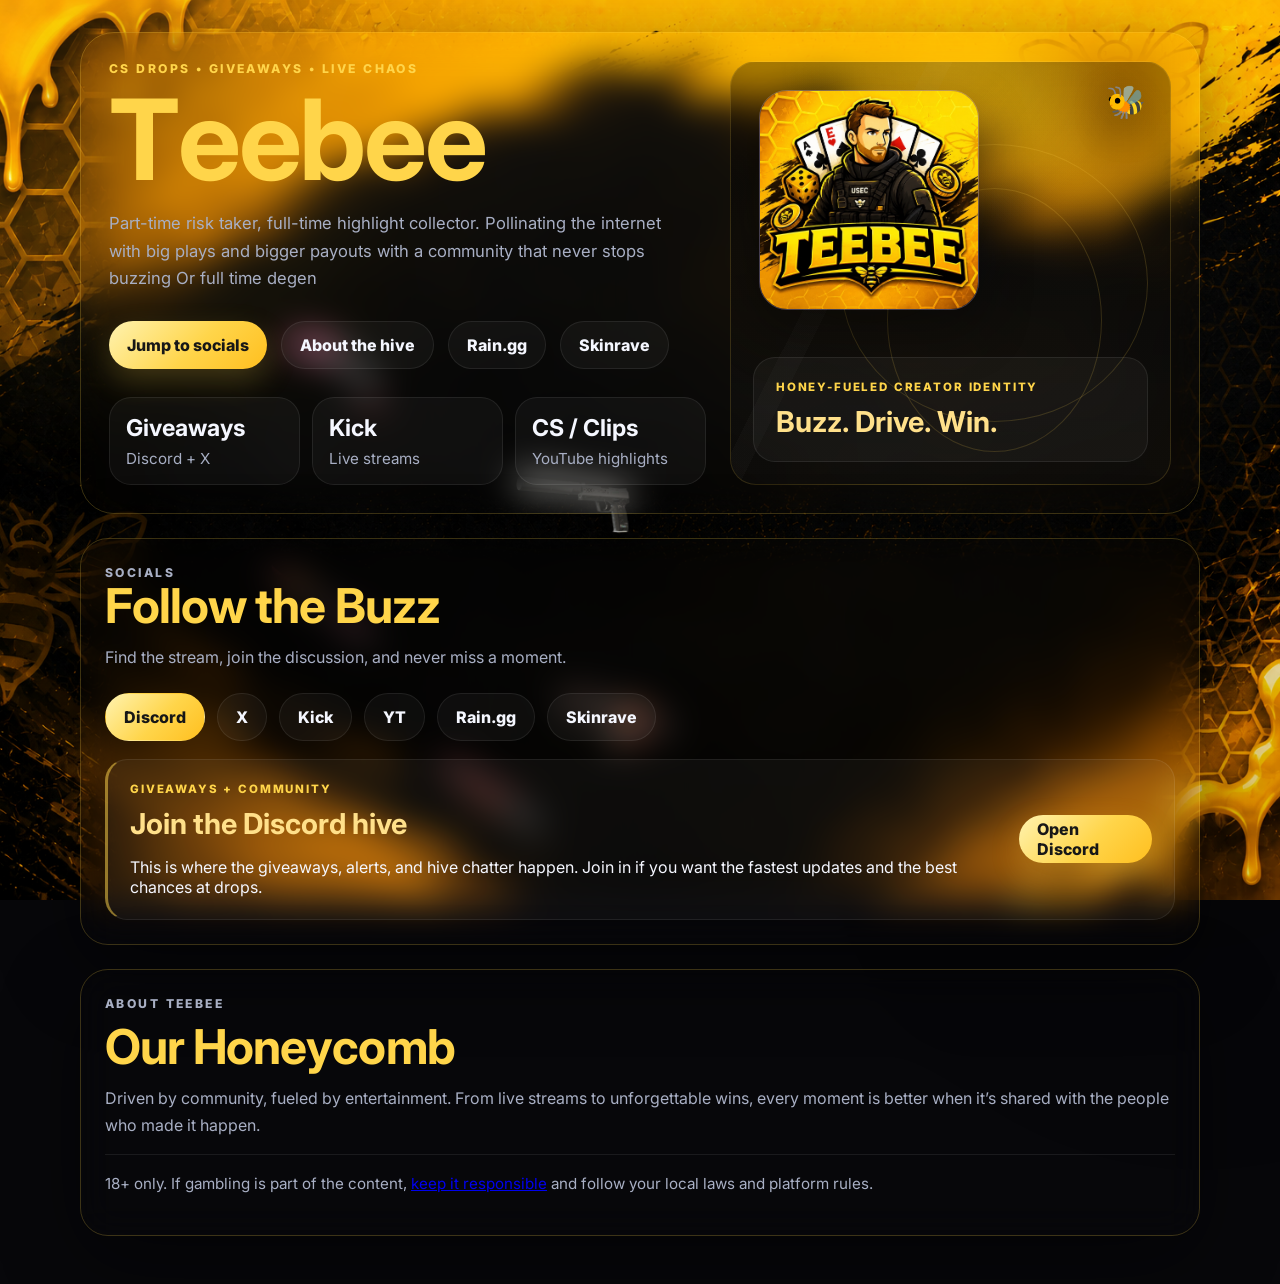
==== commit be9c9dac: "Fixed api in localhost" ====
--- a/index.html
+++ b/index.html
@@ -9,7 +9,7 @@
     <link rel="preconnect" href="https://fonts.gstatic.com" crossorigin />
     <link href="https://fonts.googleapis.com/css2?family=Inter:wght@400;500;600;700;800;900&display=swap" rel="stylesheet" />
     <link rel="icon" type="image/x-icon" href="/img/teebeepfp.png" />
-    <link rel="stylesheet" href="/css/styles.css" />
+    <link rel="stylesheet" href="css/styles.css" />
 </head>
 <body>
 <div class="ambient ambient-left" aria-hidden="true"></div>
@@ -26,8 +26,8 @@
             <div class="cta-row">
                 <a class="button button-primary" href="#tabs">Jump to socials</a>
                 <a class="button button-secondary" href="#about">About the hive</a>
-                <a class="button button-secondary" href="/rain.html" style="text-decoration:none;">Rain.gg</a>
-                <a class="button button-secondary" href="/skinrave.html" style="text-decoration:none;">Skinrave</a>
+                <a class="button button-secondary" href="rain.html" style="text-decoration:none;">Rain.gg</a>
+                <a class="button button-secondary" href="skinrave.html" style="text-decoration:none;">Skinrave</a>
             </div>
 
             <div class="stats" aria-label="Creator highlights">
@@ -48,7 +48,7 @@
 
         <div class="hero-art" aria-hidden="true">
             <div class="profile-wrap">
-                <img class="profile-photo" src="/img/teebeepfp.png" alt="Teebee profile picture" />
+                <img class="profile-photo" src="img/teebeepfp.png" alt="Teebee profile picture" />
                 <div class="profile-glow"></div>
             </div>
             <div class="bee-fly">🐝</div>
@@ -144,15 +144,15 @@
     </section>
 
     <div class="skin-gallery">
-        <div class="skin-item"><img src="/img/skinitem/awpdlore.png" alt="AWP Dragon Lore" loading="lazy" /></div>
-        <div class="skin-item"><img src="/img/skinitem/bluephosphor.png" alt="Blue Phosphor" loading="lazy" /></div>
-        <div class="skin-item"><img src="/img/skinitem/karambitruby.png" alt="Karambit Ruby" loading="lazy" /></div>
-        <div class="skin-item"><img src="/img/skinitem/uspprint.png" alt="Bee" loading="lazy" /></div>
-        <div class="skin-item"><img src="/img/skinitem/butterflyfade.png" alt="Butterfly Fade" loading="lazy" /></div>
-        <div class="skin-item"><img src="/img/skinitem/howl.png" alt="Howl" loading="lazy" /></div>
-        <div class="skin-item"><img src="/img/skinitem/m9crimson.png" alt="M9 Crimson" loading="lazy" /></div>
+        <div class="skin-item"><img src="img/skinitem/awpdlore.png" alt="AWP Dragon Lore" loading="lazy" /></div>
+        <div class="skin-item"><img src="img/skinitem/bluephosphor.png" alt="Blue Phosphor" loading="lazy" /></div>
+        <div class="skin-item"><img src="img/skinitem/karambitruby.png" alt="Karambit Ruby" loading="lazy" /></div>
+        <div class="skin-item"><img src="img/skinitem/uspprint.png" alt="Bee" loading="lazy" /></div>
+        <div class="skin-item"><img src="img/skinitem/butterflyfade.png" alt="Butterfly Fade" loading="lazy" /></div>
+        <div class="skin-item"><img src="img/skinitem/howl.png" alt="Howl" loading="lazy" /></div>
+        <div class="skin-item"><img src="img/skinitem/m9crimson.png" alt="M9 Crimson" loading="lazy" /></div>
     </div>
 </main>
-<script src="/js/script.js"></script>
+<script src="js/script.js"></script>
 </body>
 </html>
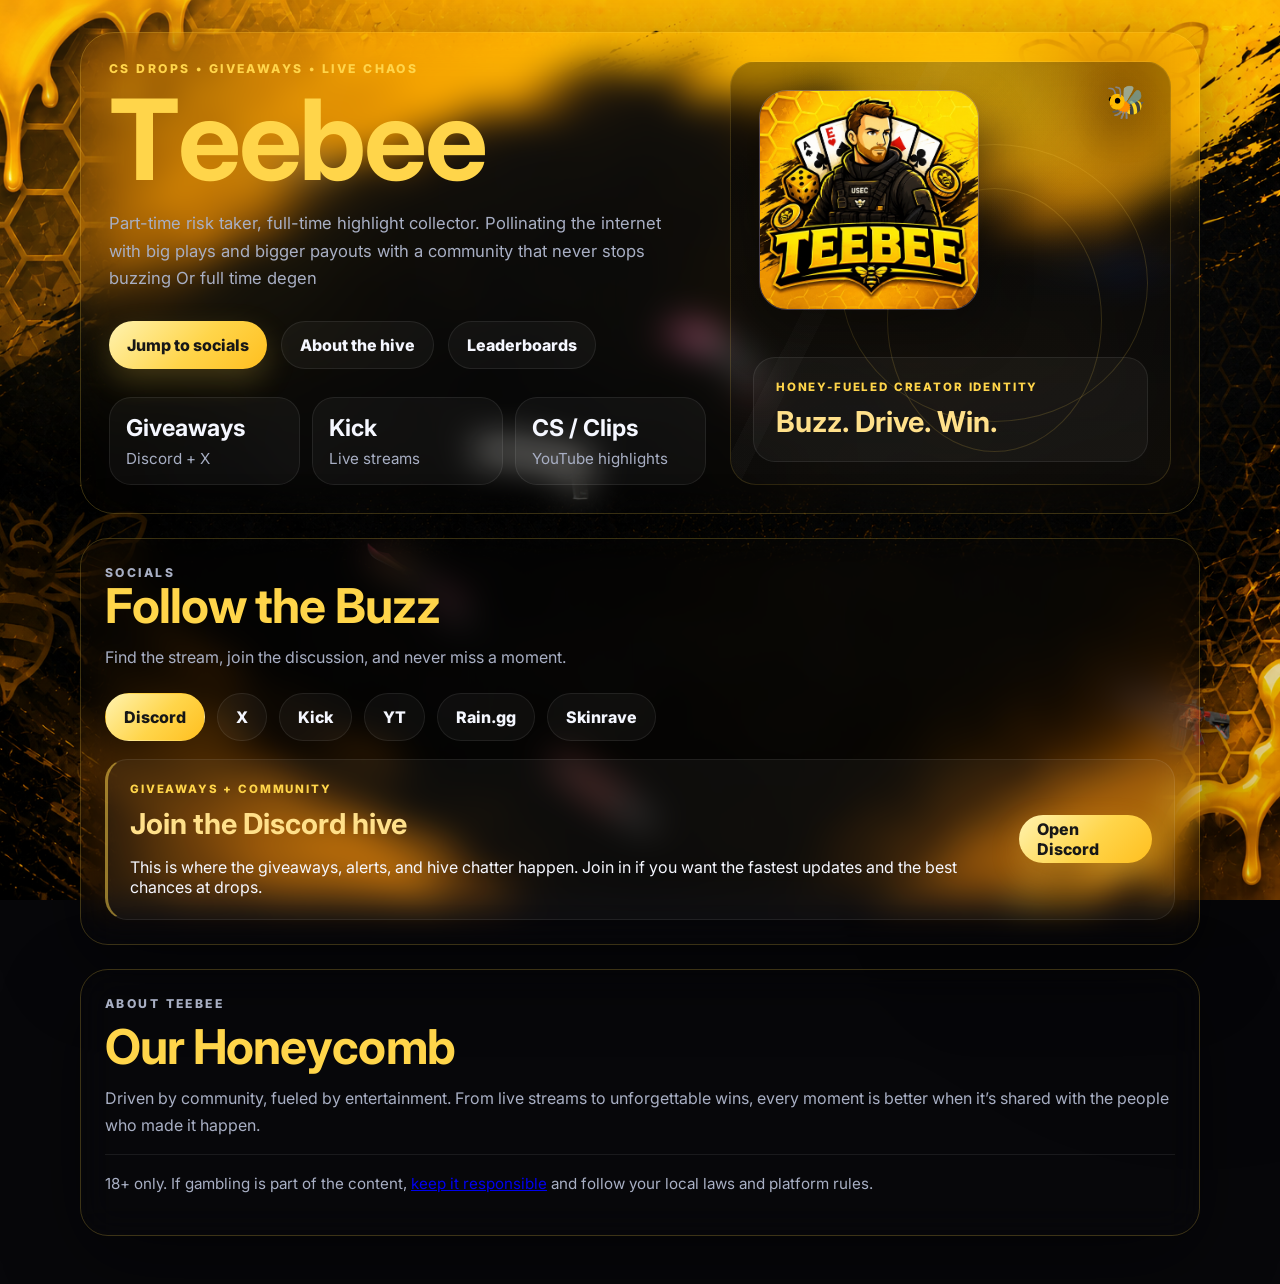
==== commit dc88460a: "Leaderboards in one page" ====
--- a/index.html
+++ b/index.html
@@ -26,8 +26,7 @@
             <div class="cta-row">
                 <a class="button button-primary" href="#tabs">Jump to socials</a>
                 <a class="button button-secondary" href="#about">About the hive</a>
-                <a class="button button-secondary" href="rain.html" style="text-decoration:none;">Rain.gg</a>
-                <a class="button button-secondary" href="skinrave.html" style="text-decoration:none;">Skinrave</a>
+                <a class="button button-secondary" href="leaderboards.html" style="text-decoration:none;">Leaderboards</a>
             </div>
 
             <div class="stats" aria-label="Creator highlights">
@@ -120,7 +119,7 @@
                     <h3>Rain.gg</h3>
                     <p>Visit the dedicated Rain.gg info page to learn how the platform works, find safety tips, view the leaderboard, and see how Teebee uses it during streams.</p>
                 </div>
-                <a class="button button-primary" href="/Teebee-site/rain.html" target="_self" rel="noreferrer">Open Rain.gg page</a>
+                <a class="button button-primary" href="/Teebee-site/leaderboards.html" target="_self" rel="noreferrer">Open Leaderboards</a>
             </article>
 
             <article class="tab-panel" id="panel-skinrave" data-panel="skinrave" hidden>
@@ -129,7 +128,7 @@
                     <h3>Skinrave</h3>
                     <p>Check the Skinrave applicant feed, view the current banner, and jump into the dedicated rewards page.</p>
                 </div>
-                <a class="button button-primary" href="/Teebee-site/skinrave.html" target="_self" rel="noreferrer">Open Skinrave page</a>
+                <a class="button button-primary" href="/Teebee-site/leaderboards.html" target="_self" rel="noreferrer">Open Leaderboards</a>
             </article>
         </div>
     </section>
--- a/css/styles.css
+++ b/css/styles.css
@@ -697,54 +697,131 @@
   }
 }
 
-/* Segmented countdown style to match provided screenshot */
+/* Segmented countdown style - gold site theme (smoother animations) */
+.leaderboard-countdown {
+  display: flex;
+  flex-direction: column;
+  align-items: center;
+  gap: 10px;
+  padding: 10px 12px;
+  width: 100%;
+  max-width: 600px;
+}
+
+.countdown-label {
+  text-transform: uppercase;
+  letter-spacing: 0.14em;
+  font-size: 0.7rem;
+  color: var(--gold);
+  font-weight: 800;
+  opacity: 0.9;
+}
+
+/* thin progress bar above the segments */
+.countdown-progress { 
+  width: 100%; 
+  height: 6px; 
+  border-radius: 6px; 
+  background: rgba(0,0,0,0.4); 
+  box-shadow: inset 0 2px 8px rgba(0,0,0,0.6), 0 0 20px rgba(255,213,74,0.08); 
+  overflow: hidden;
+  position: relative;
+}
+
+.countdown-progress .progress-bar { 
+  height: 100%; 
+  width: 64%; 
+  background: linear-gradient(90deg, rgba(255,213,74,0.95), rgba(255,191,31,1), rgba(255,213,74,0.9)); 
+  border-radius: 6px; 
+  box-shadow: 0 0 24px rgba(255,193,50,0.4), inset 0 1px 0 rgba(255,255,255,0.3); 
+  transition: width 1000ms linear; 
+  will-change: width; 
+}
+
 .countdown-segments {
   display: inline-flex;
   align-items: center;
-  gap: 8px;
+  gap: 10px;
+  justify-content: center;
+  flex-wrap: nowrap;
+}
+
+@keyframes numberFlip {
+  0% {
+    opacity: 0;
+    transform: translateY(12px) rotateX(90deg);
+  }
+  50% {
+    opacity: 1;
+  }
+  100% {
+    opacity: 1;
+    transform: translateY(0) rotateX(0deg);
+  }
+}
+
+@keyframes numberPulse {
+  0% {
+    text-shadow: 0 10px 26px rgba(0,0,0,0.6), 0 0 0 rgba(255,213,74,0.6);
+  }
+  50% {
+    text-shadow: 0 10px 26px rgba(0,0,0,0.6), 0 0 20px rgba(255,213,74,0.8);
+  }
+  100% {
+    text-shadow: 0 10px 26px rgba(0,0,0,0.6), 0 0 0 rgba(255,213,74,0.6);
+  }
 }
 
 .countdown-segment {
   display: flex;
   flex-direction: column;
   align-items: center;
-  padding: 6px 10px;
-  background: linear-gradient(180deg, rgba(255,213,74,0.06), rgba(255,213,74,0.02));
-  border-radius: 8px;
-  border: 1px solid rgba(255,213,74,0.12);
-  min-width: 64px;
+  padding: 12px 14px;
+  background: linear-gradient(135deg, rgba(0,0,0,0.5), rgba(0,0,0,0.25));
+  border-radius: 10px;
+  border: 1px solid rgba(255,213,74,0.15);
+  min-width: 80px;
+  flex: 0 1 auto;
+  transition: border-color 300ms ease, box-shadow 300ms ease;
+  box-shadow: 0 8px 24px rgba(0,0,0,0.3), inset 0 1px 0 rgba(255,255,255,0.05);
+}
+
+.countdown-segment:hover {
+  border-color: rgba(255,213,74,0.25);
+  box-shadow: 0 12px 32px rgba(0,0,0,0.4), inset 0 1px 0 rgba(255,255,255,0.08), 0 0 20px rgba(255,213,74,0.1);
 }
 
 .countdown-segment .value {
-  font-size: 1.6rem;
+  font-size: 1.7rem;
   line-height: 1;
-  color: #fff6db;
+  color: var(--gold);
   font-weight: 900;
   letter-spacing: 0.02em;
-  text-shadow: 0 6px 18px rgba(0,0,0,0.45);
+  text-shadow: 0 10px 26px rgba(0,0,0,0.6);
+  will-change: opacity, transform;
+  perspective: 1000px;
+}
+
+.countdown-segment .value.tick {
+  animation: numberFlip 500ms cubic-bezier(0.34, 1.56, 0.64, 1), numberPulse 600ms ease-out;
 }
 
 .countdown-segment .unit {
-  margin-top: 4px;
-  font-size: 0.62rem;
+  margin-top: 5px;
+  font-size: 0.65rem;
   color: var(--muted);
   text-transform: uppercase;
-  letter-spacing: 0.12em;
-}
-
-.countdown-separator {
-  font-size: 1.6rem;
-  color: rgba(255,255,255,0.12);
-  padding: 0 4px;
-}
-
-.countdown-segment.tick .value {
-  animation: countdownTick 420ms cubic-bezier(.2,.9,.2,1) both;
+  letter-spacing: 0.11em;
+  font-weight: 600;
 }
 
 @media (max-width: 640px) {
-  .countdown-segment { min-width: 50px; }
-  .countdown-segment .value { font-size: 1.2rem; }
+  .countdown-progress { width: 100%; height: 5px; }
+  .countdown-segment { min-width: 65px; padding: 10px 10px; }
+  .countdown-segment .value { font-size: 1.4rem; }
+  .countdown-segment .unit { font-size: 0.6rem; margin-top: 4px; }
+  .countdown-segments { gap: 8px; }
+  .countdown-label { font-size: 0.65rem; }
 }
 
 .leaderboard-countdown.countdown-ended {
@@ -847,3 +924,14 @@
   height: 44px;
   font-size: 1.1rem;
 }
+.logo-switch { display:flex; gap:12px; align-items:center; margin: 18px auto; justify-content:center; padding:8px; max-width:760px; border-radius:12px; background: rgba(255,255,255,0.02); border:1px solid rgba(255,255,255,0.04); }
+.logo-btn { flex:1; display:flex; flex-direction:column; align-items:center; padding:14px; border-radius:8px; cursor:pointer; border:1px solid transparent; background:transparent; transition: all 180ms ease; min-width:140px; }
+.logo-btn img { max-height:36px; width:auto; display:block; filter:brightness(1); }
+.logo-label { margin-top:8px; font-size:0.9rem; color:var(--muted,#bfc7d6); letter-spacing:0.06em; }
+.logo-btn:hover { transform:translateY(-2px); }
+.logo-btn.active { background: linear-gradient(135deg, rgba(255,205,70,0.22), rgba(255,170,38,0.12)); box-shadow: 0 8px 40px rgba(255,200,60,0.20), 0 0 24px rgba(255,190,45,0.10) inset, inset 0 1px 0 rgba(255,255,255,0.03); }
+.logo-btn.active .logo-label { color:#fff; font-weight:600; }
+.banner-hidden { display:none; }
+.leaderboard-section { display:none; }
+.leaderboard-section.active { display:block; }
+.leaderboard-banner { max-width:680px; width:100%; height:auto; display:block; margin:0 auto; cursor:pointer; }
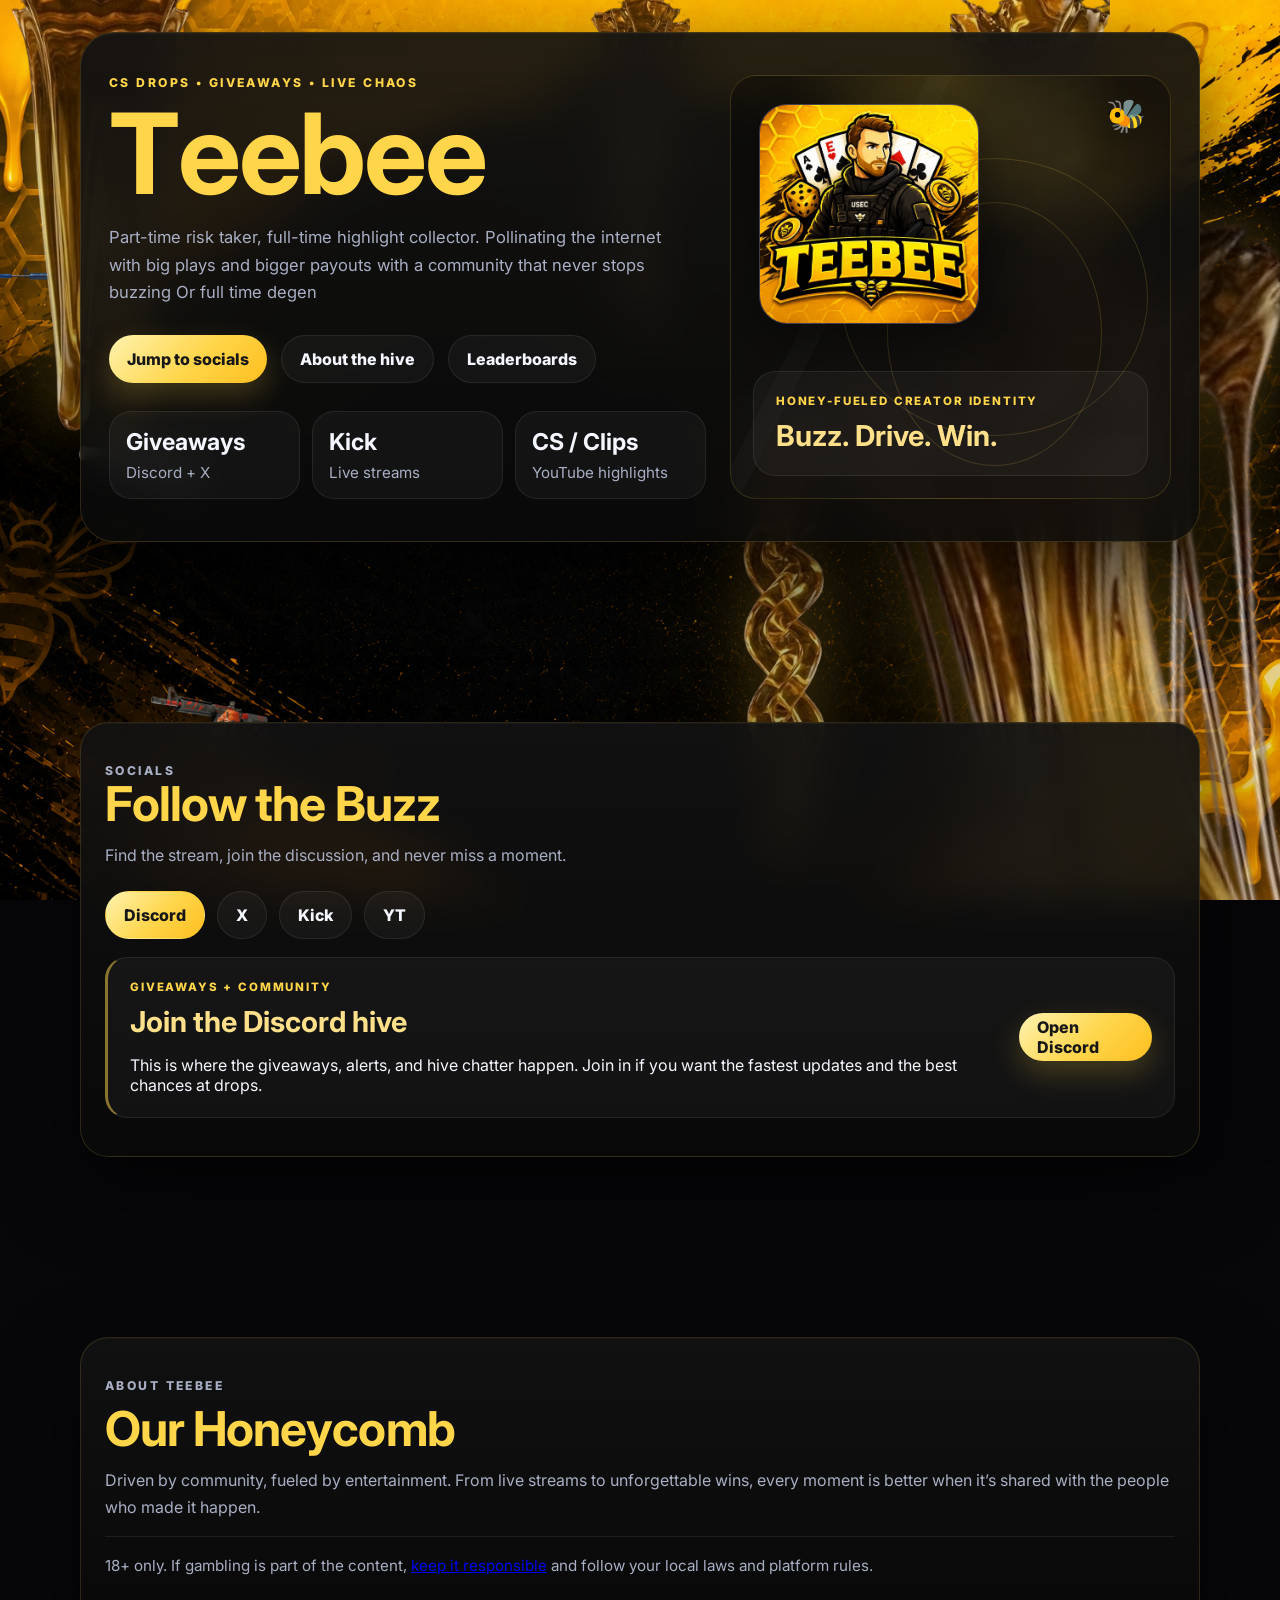
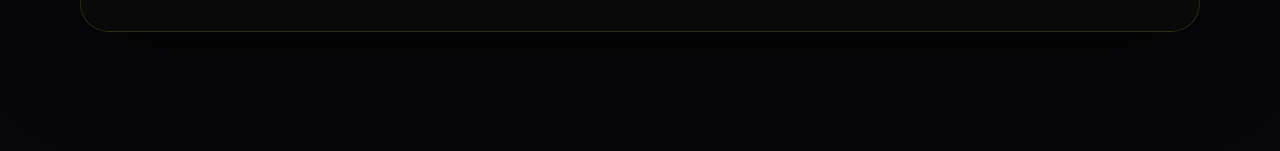
==== commit bc4cb9cc: "Pgae optimized" ====
--- a/index.html
+++ b/index.html
@@ -16,12 +16,20 @@
 <div class="ambient ambient-right" aria-hidden="true"></div>
 
 <main class="page-shell">
+
+    <div class="honey-overlay-layer" aria-hidden="true">
+        <img src="img/honeydrip/honeydrip_1.png" class="drip-asset drip-1" />
+        <img src="img/honeydrip/honeydrip_2.png" class="drip-asset drip-2" />
+        <img src="img/honeydrip/honeydrip_3.png" class="drip-asset drip-3" />
+        <img src="img/honeydrip/honeydrip_4.png" class="drip-asset drip-4" />
+        <img src="img/honeydrip/honeydrip_5.png" class="drip-asset drip-5" />
+    </div>
+
     <section class="hero card">
         <div class="hero-copy">
             <p class="eyebrow">CS drops • giveaways • live chaos</p>
             <h1 class="animate-title">Teebee</h1>
-            <p class="lead">Part-time risk taker, full-time highlight collector. Pollinating the internet with big plays and bigger payouts with a community that never stops buzzing
-                Or full time degen</p>
+            <p class="lead">Part-time risk taker, full-time highlight collector. Pollinating the internet with big plays and bigger payouts with a community that never stops buzzing Or full time degen</p>
 
             <div class="cta-row">
                 <a class="button button-primary" href="#tabs">Jump to socials</a>
@@ -72,8 +80,6 @@
             <button class="tab-button" id="tab-x" data-tab="x">X</button>
             <button class="tab-button" id="tab-kick" data-tab="kick">Kick</button>
             <button class="tab-button" id="tab-yt" data-tab="yt">YT</button>
-            <button class="tab-button" id="tab-rain" data-tab="rain">Rain.gg</button>
-            <button class="tab-button" id="tab-skinrave" data-tab="skinrave">Skinrave</button>
         </div>
 
         <div class="tab-panels">
@@ -112,24 +118,6 @@
                 </div>
                 <a class="button button-primary" href="https://youtube.com/@teebee3016?si=WUtfHs0g0NQUOxxx" target="_blank" rel="noreferrer">Open YouTube</a>
             </article>
-
-            <article class="tab-panel" id="panel-rain" data-panel="rain" hidden>
-                <div>
-                    <p class="panel-label">CS lootbox</p>
-                    <h3>Rain.gg</h3>
-                    <p>Visit the dedicated Rain.gg info page to learn how the platform works, find safety tips, view the leaderboard, and see how Teebee uses it during streams.</p>
-                </div>
-                <a class="button button-primary" href="/Teebee-site/leaderboards.html" target="_self" rel="noreferrer">Open Leaderboards</a>
-            </article>
-
-            <article class="tab-panel" id="panel-skinrave" data-panel="skinrave" hidden>
-                <div>
-                    <p class="panel-label">Free daily rewards</p>
-                    <h3>Skinrave</h3>
-                    <p>Check the Skinrave applicant feed, view the current banner, and jump into the dedicated rewards page.</p>
-                </div>
-                <a class="button button-primary" href="/Teebee-site/leaderboards.html" target="_self" rel="noreferrer">Open Leaderboards</a>
-            </article>
         </div>
     </section>
 
@@ -154,4 +142,4 @@
 </main>
 <script src="js/script.js"></script>
 </body>
-</html>
+</html>
--- a/css/styles.css
+++ b/css/styles.css
@@ -41,6 +41,23 @@
 body::before {
   display: none;
 }
+body::after {
+  content: "";
+  position: fixed;
+  inset: 0;
+
+  pointer-events: none;
+  z-index: 0;
+
+  background:
+          radial-gradient(
+                  circle at top center,
+                  rgba(255,191,31,.12),
+                  transparent 35%
+          );
+
+  filter: blur(60px);
+}
 
 .ambient {
   position: fixed;
@@ -69,21 +86,127 @@
   margin: 0 auto;
   padding: 32px 0 48px;
   position: relative;
-  z-index: 1;
-}
-
+  z-index: 10;
+}
+
+/* --- CARD STRUCTURE WITH HONEY DRIP ACCENTS --- */
 .card {
-
-  border: 1px solid var(--card-border);
-  box-shadow: var(--shadow);
+  position: relative;
+  overflow: visible !important;
+
+  background:
+          linear-gradient(
+                  180deg,
+                  rgba(18,18,18,.92),
+                  rgba(10,10,10,.88)
+          );
+
+  border: 1px solid rgba(255,213,74,.14);
+
   backdrop-filter: blur(18px);
+
+  box-shadow:
+          0 30px 80px rgba(0,0,0,.65),
+          inset 0 1px 0 rgba(255,255,255,.03);
+}
+
+/* --- TOP DROPS (Pseudo-elements ::before) --- */
+.hero::before,
+.tabs-section::before,
+.about-section::before {
+  content: "";
+  position: absolute;
+  background-image: url("../img/honeydrip/honey_6.png");
+  background-size: contain;
+  background-repeat: no-repeat;
+  pointer-events: none;
+  z-index: 110;
+}
+
+/* 1. Hero Top Drip - Standard positioning */
+.hero::before {
+  top: -1px;
+  left: 50%;
+  transform: translateX(-50%);
+
+  width: 300px;
+  height: 240px;
+}
+
+/* 2. Tabs Section Top Drip - Mirrored and slightly wider */
+.tabs-section::before {
+  top: -1px;
+  right: 220px;
+
+  width: 260px;
+  height: 220px;
+
+  transform: scaleX(-1);
+}
+
+/* 3. About Section Top Drip - Flipped upside-down and backwards */
+.about-section::before {
+  top: -90px;
+  left: 60%;
+
+  width: 220px;
+  height: 240px;
+
+  transform: scale(-1);
+}
+
+
+/* --- BOTTOM DROPS (Pseudo-elements ::after) --- */
+.hero::after,
+.tabs-section::after,
+.about-section::after {
+  content: "";
+  position: absolute;
+  background-image: url("../img/honeydrip/honey_6.png");
+  background-size: contain;
+  background-repeat: no-repeat;
+  pointer-events: none;
+  z-index: 110;
+}
+
+/* 1. Hero Bottom Drip - Large, mirrored, and slightly rotated */
+.hero::after {
+  bottom: -140px;
+  right: 30px;
+
+  width: 300px;
+  height: 180px;
+
+  transform: scaleX(-1);
+}
+
+/* 2. Tabs Section Bottom Drip - Original orientation but stretched flat and wide */
+.tabs-section::after {
+  bottom: -130px;
+  left: 20px;
+
+  width: 260px;
+  height: 160px;
+
+  transform: none;
+}
+
+/* 3. About Section Bottom Drip - Compact, mirrored, and shifted high */
+.about-section::after {
+  bottom: -120px;
+  right: 60px;
+
+  width: 200px;
+  height: 140px;
+
+  transform: scaleX(-1);
 }
 
 .hero {
   display: grid;
   grid-template-columns: 1.15fr 0.85fr;
   gap: 24px;
-  padding: 28px;
+  padding: 42px 28px 42px; /* Balanced padding clearances */
   border-radius: calc(var(--radius) + 6px);
   position: relative;
   z-index: 100;
@@ -104,7 +227,7 @@
   margin: 0;
   line-height: 0.95;
   letter-spacing: -0.05em;
-  color: #ffd54a;;
+  color: #ffd54a;
 }
 
 .hero h1 {
@@ -196,9 +319,9 @@
   border-radius: 26px;
   overflow: hidden;
   background:
-    radial-gradient(circle at top, rgba(255, 213, 74, 0.16), transparent 36%),
-    radial-gradient(circle at 78% 20%, rgba(255, 213, 74, 0.08), transparent 22%),
-    linear-gradient(180deg, rgba(0, 0, 0, 0.32), rgba(255, 255, 255, 0.02));
+          radial-gradient(circle at top, rgba(255, 213, 74, 0.16), transparent 36%),
+          radial-gradient(circle at 78% 20%, rgba(255, 213, 74, 0.08), transparent 22%),
+          linear-gradient(180deg, rgba(0, 0, 0, 0.32), rgba(255, 255, 255, 0.02));
   border: 1px solid rgba(255, 213, 74, 0.16);
 }
 
@@ -230,7 +353,7 @@
   box-shadow: 0 22px 50px rgba(0, 0, 0, 0.38);
 }
 
-.profile-glow {
+.profile-wrap .profile-glow {
   position: absolute;
   inset: -14px;
   border-radius: 34px;
@@ -288,14 +411,18 @@
   color: var(--honey);
 }
 
+/* --- SECTIONS WITH INCREASED MARGIN DISTANCE --- */
 .tabs-section,
 .about-section {
-  margin-top: 24px;
+  margin-top: 180px;  /* Increased spacing layout so bottom honey drops display with plenty of room */
   border-radius: var(--radius);
-  padding: 24px;
+  padding: 38px 24px 38px;
   position: relative;
-  z-index: 100;
-}
+}
+
+/* Hierarchical stacking layers to prevent section overlays from covering prior elements */
+.tabs-section { z-index: 90; }
+.about-section { z-index: 80; }
 
 .section-heading {
   max-width: 60ch;
@@ -384,6 +511,8 @@
 @media (max-width: 860px) {
   .hero {
     grid-template-columns: 1fr;
+    padding-top: 42px;
+    padding-bottom: 42px;
   }
 
   .hero-art {
@@ -409,12 +538,26 @@
     padding-top: 20px;
   }
 
-  .hero,
+  .hero {
+    margin-bottom: 90px;
+  }
+
   .tabs-section,
   .about-section {
-    padding: 18px;
+    margin-top: 95px;
+    padding: 38px 18px 38px;
     border-radius: 22px;
   }
+
+  /* Responsive bottom and top layout adjustments */
+  .hero::before { width: 140px; height: 65px; left: 24px; }
+  .tabs-section::before { width: 110px; height: 50px; right: 28px; }
+  .about-section::before { width: 90px; height: 40px; left: 24px; }
+
+  /* Smooth scaled offsets keeping components tightly bounded across devices */
+  .hero::after { bottom: -55px; right: 24px; width: 130px; height: 60px; }
+  .tabs-section::after { bottom: -50px; left: 24px; width: 105px; height: 52px; }
+  .about-section::after { bottom: -45px; right: 28px; width: 85px; height: 42px; }
 
   .stats {
     grid-template-columns: 1fr;
@@ -510,7 +653,6 @@
   margin-right: 8px;
 }
 
-
 .player-avatar {
   display: inline-flex;
   align-items: center;
@@ -570,10 +712,6 @@
   pointer-events: all;
 }
 
-.skin-item:hover {
-  /* No hover effects on container */
-}
-
 .skin-item img {
   width: 100%;
   height: 100%;
@@ -594,10 +732,7 @@
   }
 }
 
-
-
 @media (max-width: 640px) {
-
   .skin-item {
     width: 80px;
     height: 80px;
@@ -624,80 +759,12 @@
 .animate-title span {
   display: inline-block;
   margin-right: 0.03em;
-  /* ensure a clear start state for the animation */
   opacity: 0;
   transform: translateY(8px);
   will-change: opacity, transform;
 }
 
-/* Countdown styling - baked into the site */
-.leaderboard-countdown {
-  display: inline-flex;
-  align-items: center;
-  gap: 10px;
-  margin-top: 8px;
-  padding: 8px 12px;
-  border-radius: 999px;
-  background: linear-gradient(180deg, rgba(255,255,255,0.02), rgba(255,255,255,0.01));
-  border: 1px solid rgba(255, 213, 74, 0.12);
-  box-shadow: 0 8px 24px rgba(0,0,0,0.36);
-  color: var(--muted);
-  font-weight: 700;
-  font-size: 0.95rem;
-  align-self: flex-start;
-}
-
-.leaderboard-countdown .countdown-label {
-  text-transform: uppercase;
-  letter-spacing: 0.12em;
-  font-size: 0.7rem;
-  color: var(--gold);
-  font-weight: 800;
-}
-
-.leaderboard-countdown .countdown-time {
-  background: rgba(255,255,255,0.03);
-  padding: 8px 14px;
-  border-radius: 10px;
-  color: #ffd54a;
-  font-family: ui-monospace, SFMono-Regular, Menlo, Monaco, 'Courier New', monospace;
-  font-weight: 900;
-  min-width: 140px;
-  text-align: center;
-  font-size: 1.1rem;
-  display: inline-block;
-  transform-origin: center center;
-}
-
-/* tick animation when the time changes */
-@keyframes countdownTick {
-  0% {
-    transform: scale(1);
-    opacity: 0.6;
-  }
-  45% {
-    transform: scale(1.12);
-    opacity: 1;
-  }
-  100% {
-    transform: scale(1);
-    opacity: 1;
-  }
-}
-
-.leaderboard-countdown .countdown-time.tick {
-  animation: countdownTick 420ms cubic-bezier(.2,.9,.2,1) both;
-}
-
-@media (max-width: 640px) {
-  .leaderboard-countdown .countdown-time {
-    min-width: 110px;
-    font-size: 1rem;
-    padding: 6px 10px;
-  }
-}
-
-/* Segmented countdown style - gold site theme (smoother animations) */
+/* Countdown styling */
 .leaderboard-countdown {
   display: flex;
   flex-direction: column;
@@ -717,25 +784,24 @@
   opacity: 0.9;
 }
 
-/* thin progress bar above the segments */
-.countdown-progress { 
-  width: 100%; 
-  height: 6px; 
-  border-radius: 6px; 
-  background: rgba(0,0,0,0.4); 
-  box-shadow: inset 0 2px 8px rgba(0,0,0,0.6), 0 0 20px rgba(255,213,74,0.08); 
+.countdown-progress {
+  width: 100%;
+  height: 6px;
+  border-radius: 6px;
+  background: rgba(0,0,0,0.4);
+  box-shadow: inset 0 2px 8px rgba(0,0,0,0.6), 0 0 20px rgba(255,213,74,0.08);
   overflow: hidden;
   position: relative;
 }
 
-.countdown-progress .progress-bar { 
-  height: 100%; 
-  width: 64%; 
-  background: linear-gradient(90deg, rgba(255,213,74,0.95), rgba(255,191,31,1), rgba(255,213,74,0.9)); 
-  border-radius: 6px; 
-  box-shadow: 0 0 24px rgba(255,193,50,0.4), inset 0 1px 0 rgba(255,255,255,0.3); 
-  transition: width 1000ms linear; 
-  will-change: width; 
+.countdown-progress .progress-bar {
+  height: 100%;
+  width: 64%;
+  background: linear-gradient(90deg, rgba(255,213,74,0.95), rgba(255,191,31,1), rgba(255,213,74,0.9));
+  border-radius: 6px;
+  box-shadow: 0 0 24px rgba(255,193,50,0.4), inset 0 1px 0 rgba(255,255,255,0.3);
+  transition: width 1000ms linear;
+  will-change: width;
 }
 
 .countdown-segments {
@@ -935,3 +1001,85 @@
 .leaderboard-section { display:none; }
 .leaderboard-section.active { display:block; }
 .leaderboard-banner { max-width:680px; width:100%; height:auto; display:block; margin:0 auto; cursor:pointer; }
+
+/* =========================================
+   GLOBAL HONEY OVERLAY
+========================================= */
+
+.honey-overlay-layer {
+  position: fixed;
+  inset: 0;
+  overflow: hidden;
+  pointer-events: none;
+  z-index: 2;
+}
+
+.drip-asset {
+  position: absolute;
+
+  filter:
+          drop-shadow(0 0 25px rgba(255,191,31,.25))
+          drop-shadow(0 0 80px rgba(255,191,31,.15));
+}
+
+/* LEFT LARGE DRIP */
+.drip-1 {
+  top: -10px;
+  left: 10px;
+  width: 180px;
+  opacity: .95;
+}
+
+/* TOP CENTER DRIP */
+.drip-2 {
+  top: -20px;
+  left: 50%;
+  width: 100px;
+  transform: translateX(-50%);
+  opacity: .85;
+}
+
+/* RIGHT LIQUID BLOB */
+.drip-3 {
+  top: 220px;
+  right: -130px;
+  width: 520px;
+  opacity: .8;
+  transform: rotate(-12deg);
+}
+
+/* TWISTED HONEY STRAND */
+.drip-4 {
+  top: 430px;
+  left: 58%;
+  width: 85px;
+  opacity: .75;
+}
+
+/* TOP RIGHT DRIP */
+.drip-5 {
+  top: -15px;
+  right: 170px;
+  width: 160px;
+  opacity: .95;
+}
+@keyframes honeyFloat {
+  0%,100% {
+    transform: translateY(0);
+  }
+  50% {
+    transform: translateY(12px);
+  }
+}
+
+.drip-1 {
+  animation: honeyFloat 9s ease-in-out infinite;
+}
+
+.drip-2 {
+  animation: honeyFloat 7s ease-in-out infinite;
+}
+
+.drip-4 {
+  animation: honeyFloat 10s ease-in-out infinite;
+}
